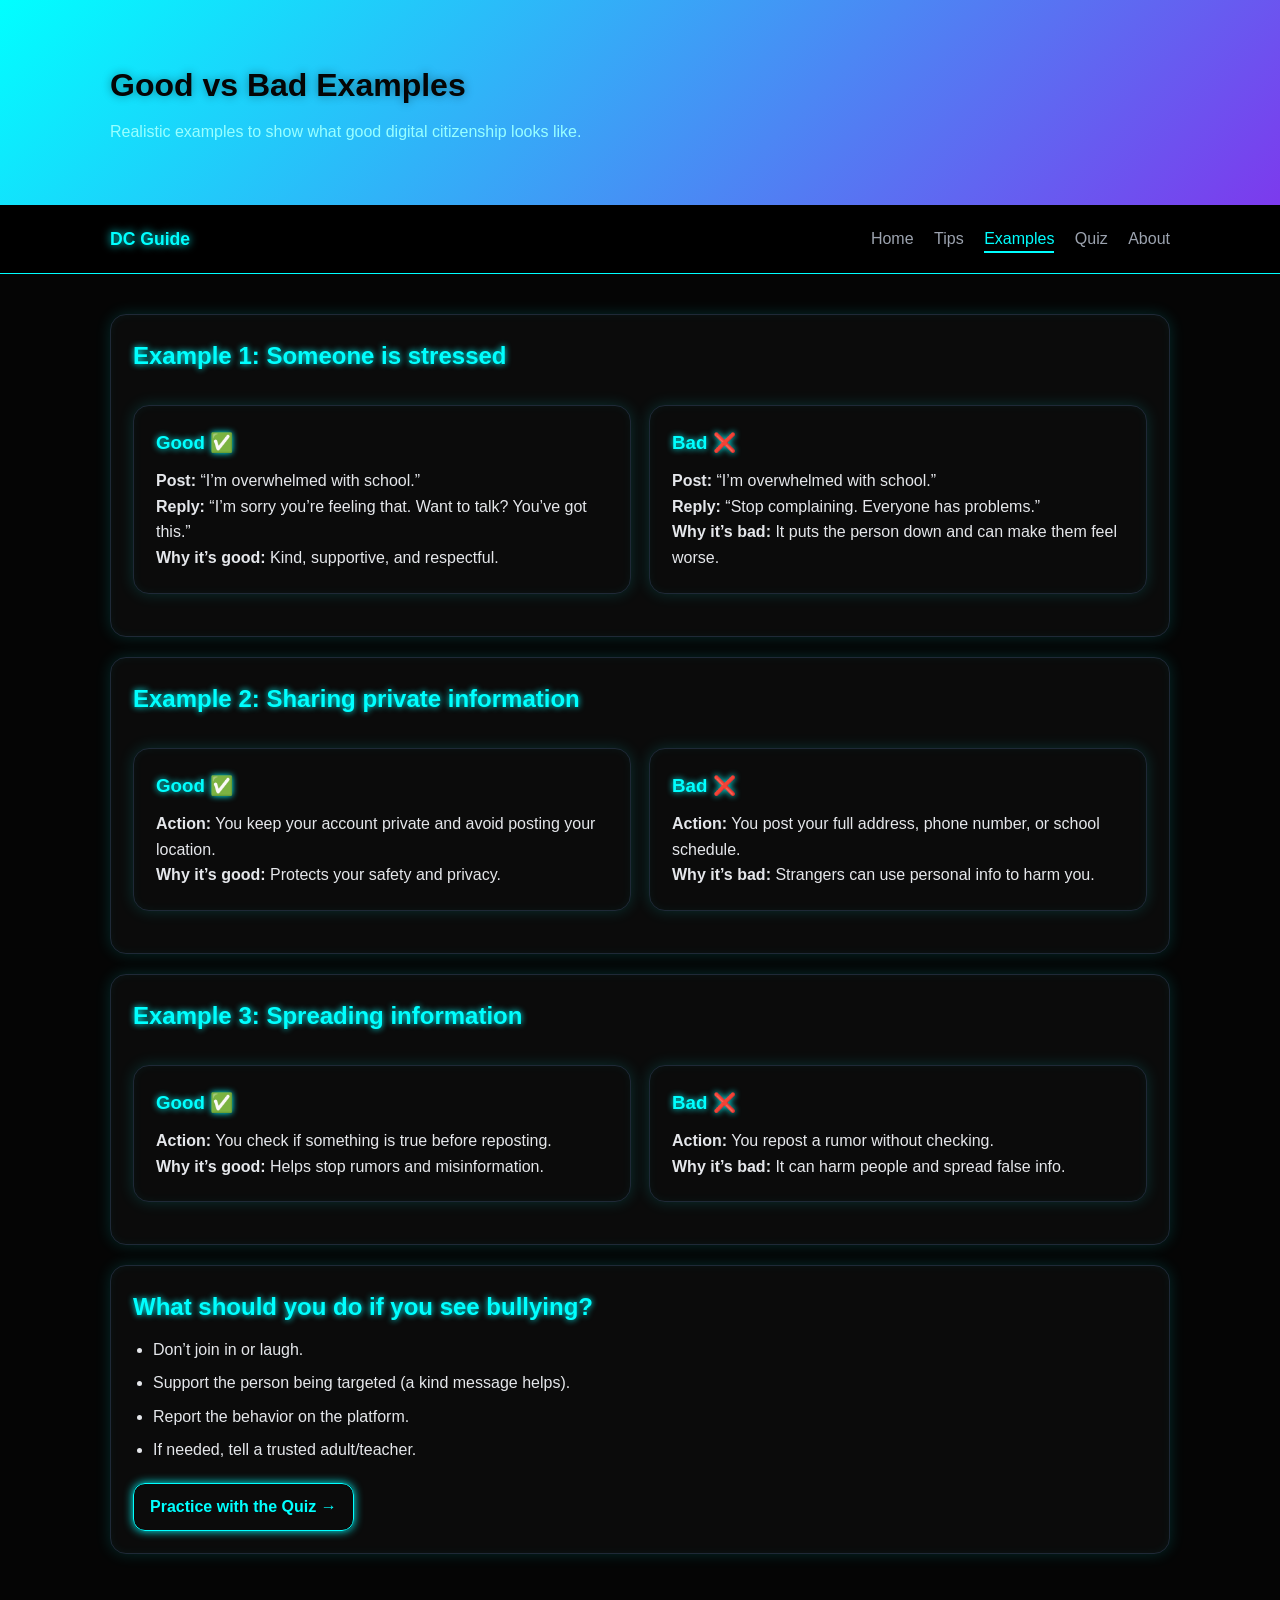
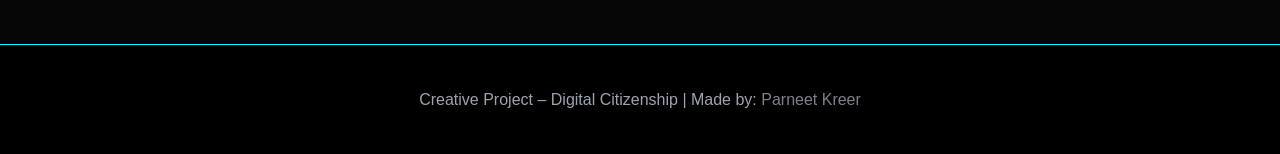
==== examples.html @ 8641a0c7 "Add files via upload" ====
<!DOCTYPE html>
<html lang="en">
<head>
  <meta charset="UTF-8" />
  <meta name="viewport" content="width=device-width, initial-scale=1.0" />
  <title>Examples | Digital Citizenship Guide</title>
  <link rel="stylesheet" href="style.css" />
</head>
<body>
  <header class="page-header">
    <div class="container">
      <h1>Good vs Bad Examples</h1>
      <p class="subtitle">Realistic examples to show what good digital citizenship looks like.</p>
    </div>
  </header>

  <nav class="nav">
    <div class="container nav-inner">
      <a class="logo" href="index.html">DC Guide</a>
      <div class="links">
        <a href="index.html">Home</a>
        <a href="tips.html">Tips</a>
        <a class="active" href="examples.html">Examples</a>
        <a href="quiz.html">Quiz</a>
        <a href="about.html">About</a>
      </div>
    </div>
  </nav>

  <main class="container">

    <section class="card">
      <h2>Example 1: Someone is stressed</h2>
      <div class="grid">
        <div class="card">
          <h3>Good ✅</h3>
          <p><strong>Post:</strong> “I’m overwhelmed with school.”</p>
          <p><strong>Reply:</strong> “I’m sorry you’re feeling that. Want to talk? You’ve got this.”</p>
          <p><strong>Why it’s good:</strong> Kind, supportive, and respectful.</p>
        </div>

        <div class="card">
          <h3>Bad ❌</h3>
          <p><strong>Post:</strong> “I’m overwhelmed with school.”</p>
          <p><strong>Reply:</strong> “Stop complaining. Everyone has problems.”</p>
          <p><strong>Why it’s bad:</strong> It puts the person down and can make them feel worse.</p>
        </div>
      </div>
    </section>

    <section class="card">
      <h2>Example 2: Sharing private information</h2>
      <div class="grid">
        <div class="card">
          <h3>Good ✅</h3>
          <p><strong>Action:</strong> You keep your account private and avoid posting your location.</p>
          <p><strong>Why it’s good:</strong> Protects your safety and privacy.</p>
        </div>

        <div class="card">
          <h3>Bad ❌</h3>
          <p><strong>Action:</strong> You post your full address, phone number, or school schedule.</p>
          <p><strong>Why it’s bad:</strong> Strangers can use personal info to harm you.</p>
        </div>
      </div>
    </section>

    <section class="card">
      <h2>Example 3: Spreading information</h2>
      <div class="grid">
        <div class="card">
          <h3>Good ✅</h3>
          <p><strong>Action:</strong> You check if something is true before reposting.</p>
          <p><strong>Why it’s good:</strong> Helps stop rumors and misinformation.</p>
        </div>

        <div class="card">
          <h3>Bad ❌</h3>
          <p><strong>Action:</strong> You repost a rumor without checking.</p>
          <p><strong>Why it’s bad:</strong> It can harm people and spread false info.</p>
        </div>
      </div>
    </section>

    <section class="card">
      <h2>What should you do if you see bullying?</h2>
      <ul class="list">
        <li>Don’t join in or laugh.</li>
        <li>Support the person being targeted (a kind message helps).</li>
        <li>Report the behavior on the platform.</li>
        <li>If needed, tell a trusted adult/teacher.</li>
      </ul>
      <a class="btn" href="quiz.html">Practice with the Quiz →</a>
    </section>

  </main>

  <footer class="footer">
    <div class="container">
      <p>Creative Project – Digital Citizenship | Made by: <span class="muted">Parneet Kreer</span></p>
    </div>
  </footer>
</body>
</html>
---- style.css ----
/* ---------- RESET ---------- */
* {
  box-sizing: border-box;
  margin: 0;
  padding: 0;
}

/* ---------- GLOBAL ---------- */
body {
  font-family: Arial, Helvetica, sans-serif;
  background: #050505;
  color: #e5e7eb;
  line-height: 1.6;
}

.container {
  max-width: 1100px;
  margin: auto;
  padding: 20px;
}

/* ---------- HEADER ---------- */
.site-header {
  background: radial-gradient(circle at top, #0ff 0%, #050505 70%);
  padding: 50px 20px;
  border-bottom: 1px solid #0ff;
}

.site-header h1 {
  font-size: 2.6rem;
  color: #0ff;
  text-shadow: 0 0 10px #0ff;
}

.subtitle {
  margin-top: 8px;
  color: #9ff;
}

.header-inner {
  display: flex;
  justify-content: space-between;
  align-items: center;
  gap: 20px;
}

.badge {
  background: #050505;
  color: #0ff;
  border: 1px solid #0ff;
  padding: 10px 18px;
  border-radius: 999px;
  text-decoration: none;
  font-weight: bold;
  box-shadow: 0 0 12px #0ff;
}

.badge:hover {
  background: #0ff;
  color: #050505;
}

/* ---------- PAGE HEADER ---------- */
.page-header {
  background: linear-gradient(135deg, #0ff, #7c3aed);
  color: #050505;
  padding: 40px 20px;
}

.page-header h1 {
  text-shadow: 0 0 10px rgba(0,0,0,0.4);
}

/* ---------- NAV ---------- */
.nav {
  background: #000;
  border-bottom: 1px solid #0ff;
}

.nav-inner {
  display: flex;
  justify-content: space-between;
  align-items: center;
}

.logo {
  color: #0ff;
  text-decoration: none;
  font-weight: bold;
  font-size: 1.1rem;
  text-shadow: 0 0 8px #0ff;
}

.links a {
  color: #9ca3af;
  text-decoration: none;
  margin-left: 16px;
  padding-bottom: 4px;
}

.links a:hover,
.links a.active {
  color: #0ff;
  border-bottom: 2px solid #0ff;
}

/* ---------- CARDS ---------- */
.card {
  background: #0b0b0b;
  border-radius: 16px;
  padding: 22px;
  margin: 20px 0;
  border: 1px solid #1f2937;
  box-shadow:
    0 0 15px rgba(0,255,255,0.15),
    inset 0 0 10px rgba(0,255,255,0.05);
}

.card h2,
.card h3 {
  color: #0ff;
  margin-bottom: 10px;
  text-shadow: 0 0 6px #0ff;
}

/* ---------- GRID ---------- */
.grid {
  display: grid;
  grid-template-columns: repeat(auto-fit, minmax(260px, 1fr));
  gap: 18px;
}

/* ---------- BUTTONS ---------- */
.btn {
  display: inline-block;
  margin-top: 12px;
  background: transparent;
  color: #0ff;
  padding: 10px 16px;
  border-radius: 12px;
  border: 1px solid #0ff;
  text-decoration: none;
  font-weight: bold;
  box-shadow: 0 0 10px #0ff;
}

.btn:hover {
  background: #0ff;
  color: #050505;
}

/* ---------- PILLS ---------- */
.pill-row {
  margin-top: 12px;
}

.pill {
  display: inline-block;
  background: #050505;
  color: #7dd3fc;
  padding: 6px 14px;
  border-radius: 999px;
  margin: 4px 6px 0 0;
  border: 1px solid #0ff;
  box-shadow: 0 0 8px #0ff;
  font-size: 0.85rem;
  font-weight: bold;
}

/* ---------- LISTS ---------- */
.list {
  margin-left: 20px;
  margin-top: 10px;
}

.list li {
  margin-bottom: 8px;
}

/* ---------- QUIZ ---------- */
.quiz-btn {
  display: block;
  width: 100%;
  margin: 12px 0;
  padding: 14px;
  border-radius: 14px;
  border: none;
  font-size: 1rem;
  cursor: pointer;
  font-weight: bold;
}

.good {
  background: #050505;
  color: #22c55e;
  border: 1px solid #22c55e;
  box-shadow: 0 0 12px #22c55e;
}

.bad {
  background: #050505;
  color: #ef4444;
  border: 1px solid #ef4444;
  box-shadow: 0 0 12px #ef4444;
}

.neutral {
  background: #050505;
  color: #7c3aed;
  border: 1px solid #7c3aed;
  box-shadow: 0 0 12px #7c3aed;
}

.quiz-btn:hover {
  filter: brightness(1.3);
}

/* ---------- RESULT ---------- */
.result {
  margin-top: 14px;
  padding: 16px;
  border-radius: 14px;
  background: #050505;
  border: 1px solid #0ff;
  box-shadow: inset 0 0 10px rgba(0,255,255,0.15);
}

/* ---------- FOOTER ---------- */
.footer {
  margin-top: 50px;
  background: #000;
  color: #9ca3af;
  text-align: center;
  padding: 22px;
  border-top: 1px solid #0ff;
}

.footer .muted {
  opacity: 0.8;
}
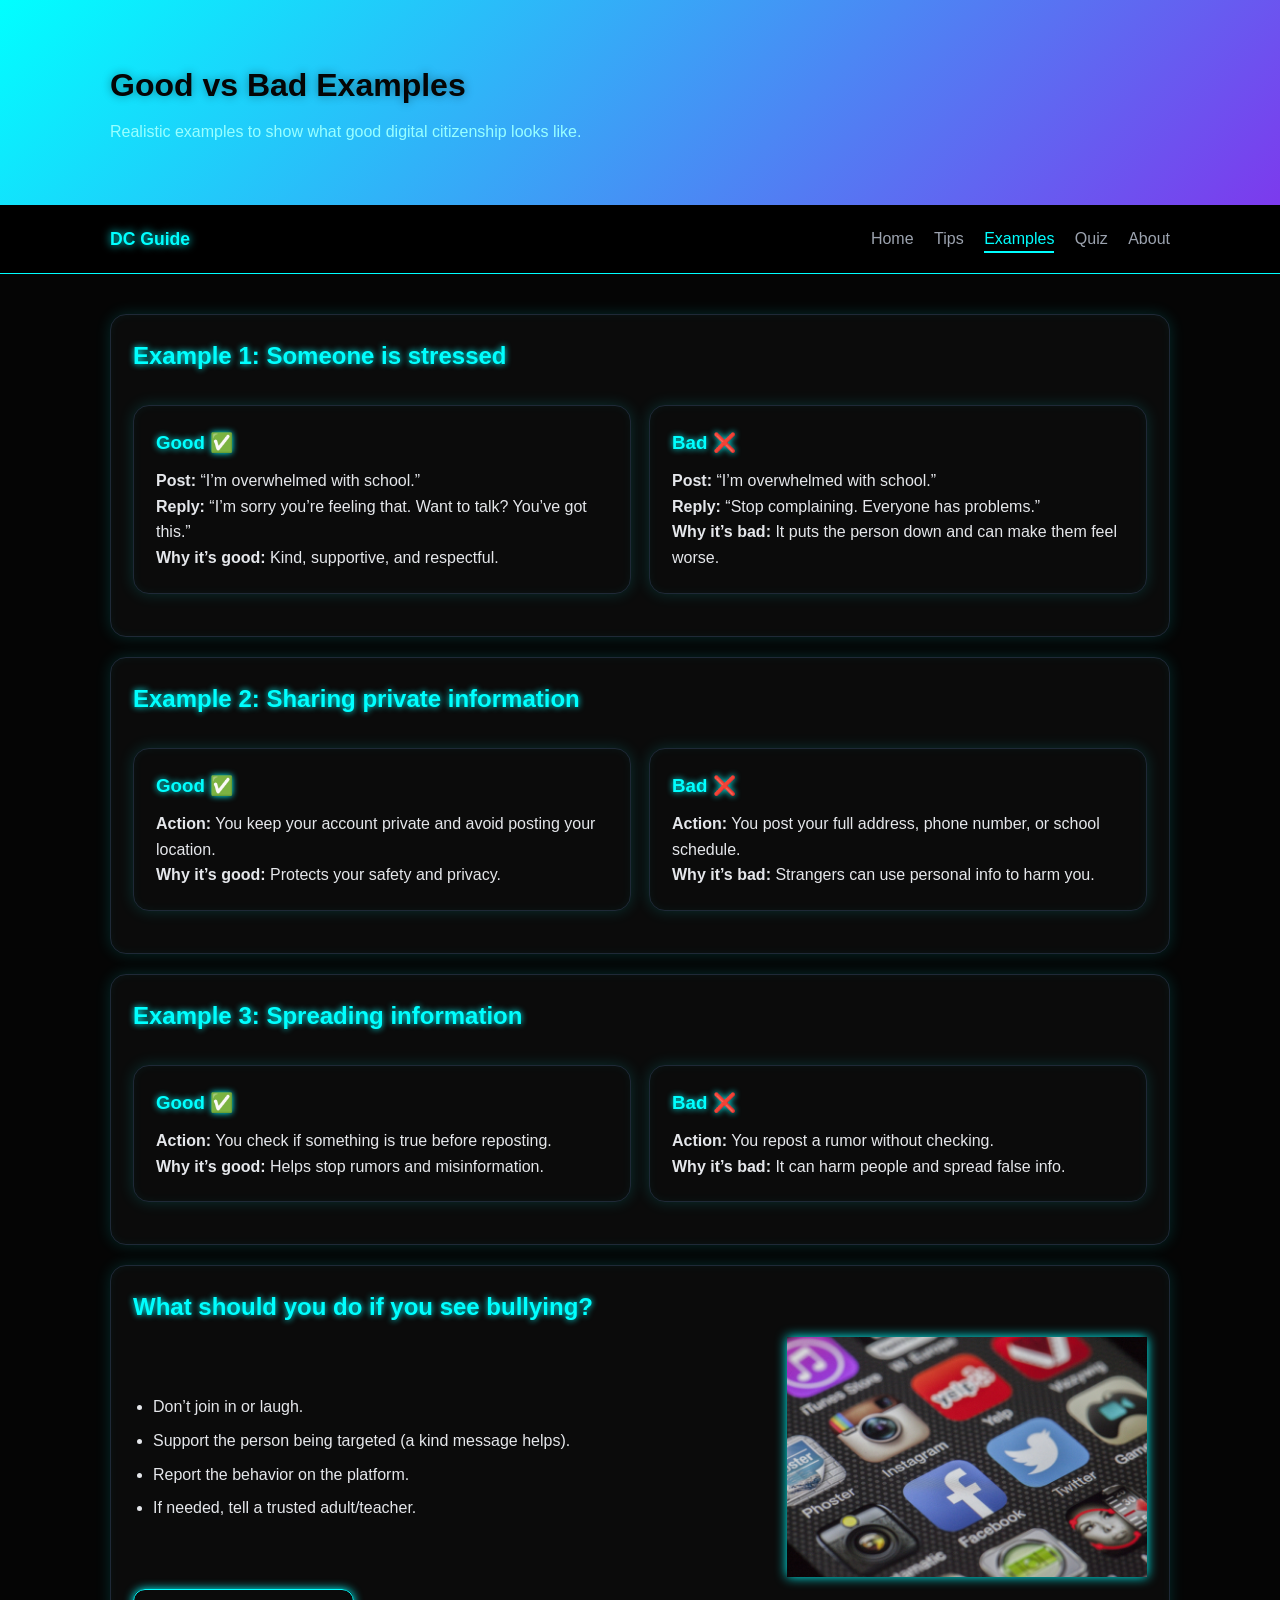
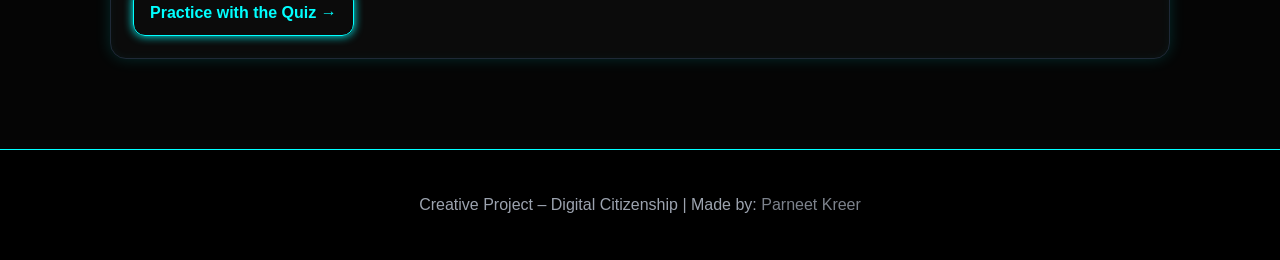
==== commit 8f33f7e7: "Refactor bullying advice section with a div" ====
--- a/examples.html
+++ b/examples.html
@@ -84,12 +84,15 @@
 
     <section class="card">
       <h2>What should you do if you see bullying?</h2>
-      <ul class="list">
-        <li>Don’t join in or laugh.</li>
-        <li>Support the person being targeted (a kind message helps).</li>
-        <li>Report the behavior on the platform.</li>
-        <li>If needed, tell a trusted adult/teacher.</li>
-      </ul>
+      <div class="bullying-content">
+        <ul class="list">
+          <li>Don’t join in or laugh.</li>
+          <li>Support the person being targeted (a kind message helps).</li>
+          <li>Report the behavior on the platform.</li>
+          <li>If needed, tell a trusted adult/teacher.</li>
+        </ul>
+        <img src="social.png" alt="Social media safety illustration" class="social-img">
+      </div>
       <a class="btn" href="quiz.html">Practice with the Quiz →</a>
     </section>
 
--- a/style.css
+++ b/style.css
@@ -1,4 +1,4 @@
-/* ---------- RESET ---------- */
+
 * {
   box-sizing: border-box;
   margin: 0;
@@ -190,39 +190,60 @@
   font-weight: bold;
 }
 
+/* 
 .good {
   background: #050505;
-  color: #22c55e;
-  border: 1px solid #22c55e;
-  box-shadow: 0 0 12px #22c55e;
+  color: #9230bf;
+  border: 1px solid #9230bf;
+  box-shadow: 0 0 12px #9230bf;
 }
 
 .bad {
   background: #050505;
-  color: #ef4444;
-  border: 1px solid #ef4444;
-  box-shadow: 0 0 12px #ef4444;
+  color: #44efef;
+  border: 1px solid #44efef;
+  box-shadow: 0 0 12px #44efef;
 }
 
 .neutral {
   background: #050505;
-  color: #7c3aed;
-  border: 1px solid #7c3aed;
-  box-shadow: 0 0 12px #7c3aed;
+  color: #ed3a96;
+  border: 1px solid #ed3a96;
+  box-shadow: 0 0 12px #ed3a96; 
+} */
+
+.quiz-btn {
+  background: #050505;
+  color: #00eaff;
+  border: 1px solid #9b5cff;
+  box-shadow: 0 0 8px #888;
+  margin: 5px;
+  padding: 10px;
+  cursor: pointer;
+  transition: 0.3s;
 }
 
 .quiz-btn:hover {
+  box-shadow: 0 0 12px #fff;
+} 
+
+/* .quiz-btn:hover {
   filter: brightness(1.3);
-}
+} */
 
 /* ---------- RESULT ---------- */
 .result {
   margin-top: 14px;
-  padding: 16px;
+  padding: 22px;
   border-radius: 14px;
   background: #050505;
   border: 1px solid #0ff;
   box-shadow: inset 0 0 10px rgba(0,255,255,0.15);
+
+  font-size: 20px;
+  font-weight: 500;
+  line-height: 1.5;
+  text-align: center;       
 }
 
 /* ---------- FOOTER ---------- */
@@ -238,3 +259,38 @@
 .footer .muted {
   opacity: 0.8;
 }
+
+/* ---------- imagesssss ---------- */
+.checklist-img {
+  width: 160px;
+  filter: drop-shadow(0 0 6px cyan);
+}
+
+.checklist-content {
+  display: flex;
+  align-items: center;
+  gap: 5px;
+}
+
+.social-content,
+.golden-content,
+.bullying-content {
+  display: flex;
+  align-items: center;
+  justify-content: space-between;
+  gap: 15px;
+  flex-wrap: wrap;
+}
+
+.social-content img,
+.social-img {
+  width: auto;
+  max-width: 45%;
+  height: 240px;
+  object-fit: contain;
+  filter: drop-shadow(0 0 6px cyan);
+}
+
+.checklist-content .list {
+  flex: 1;
+}
